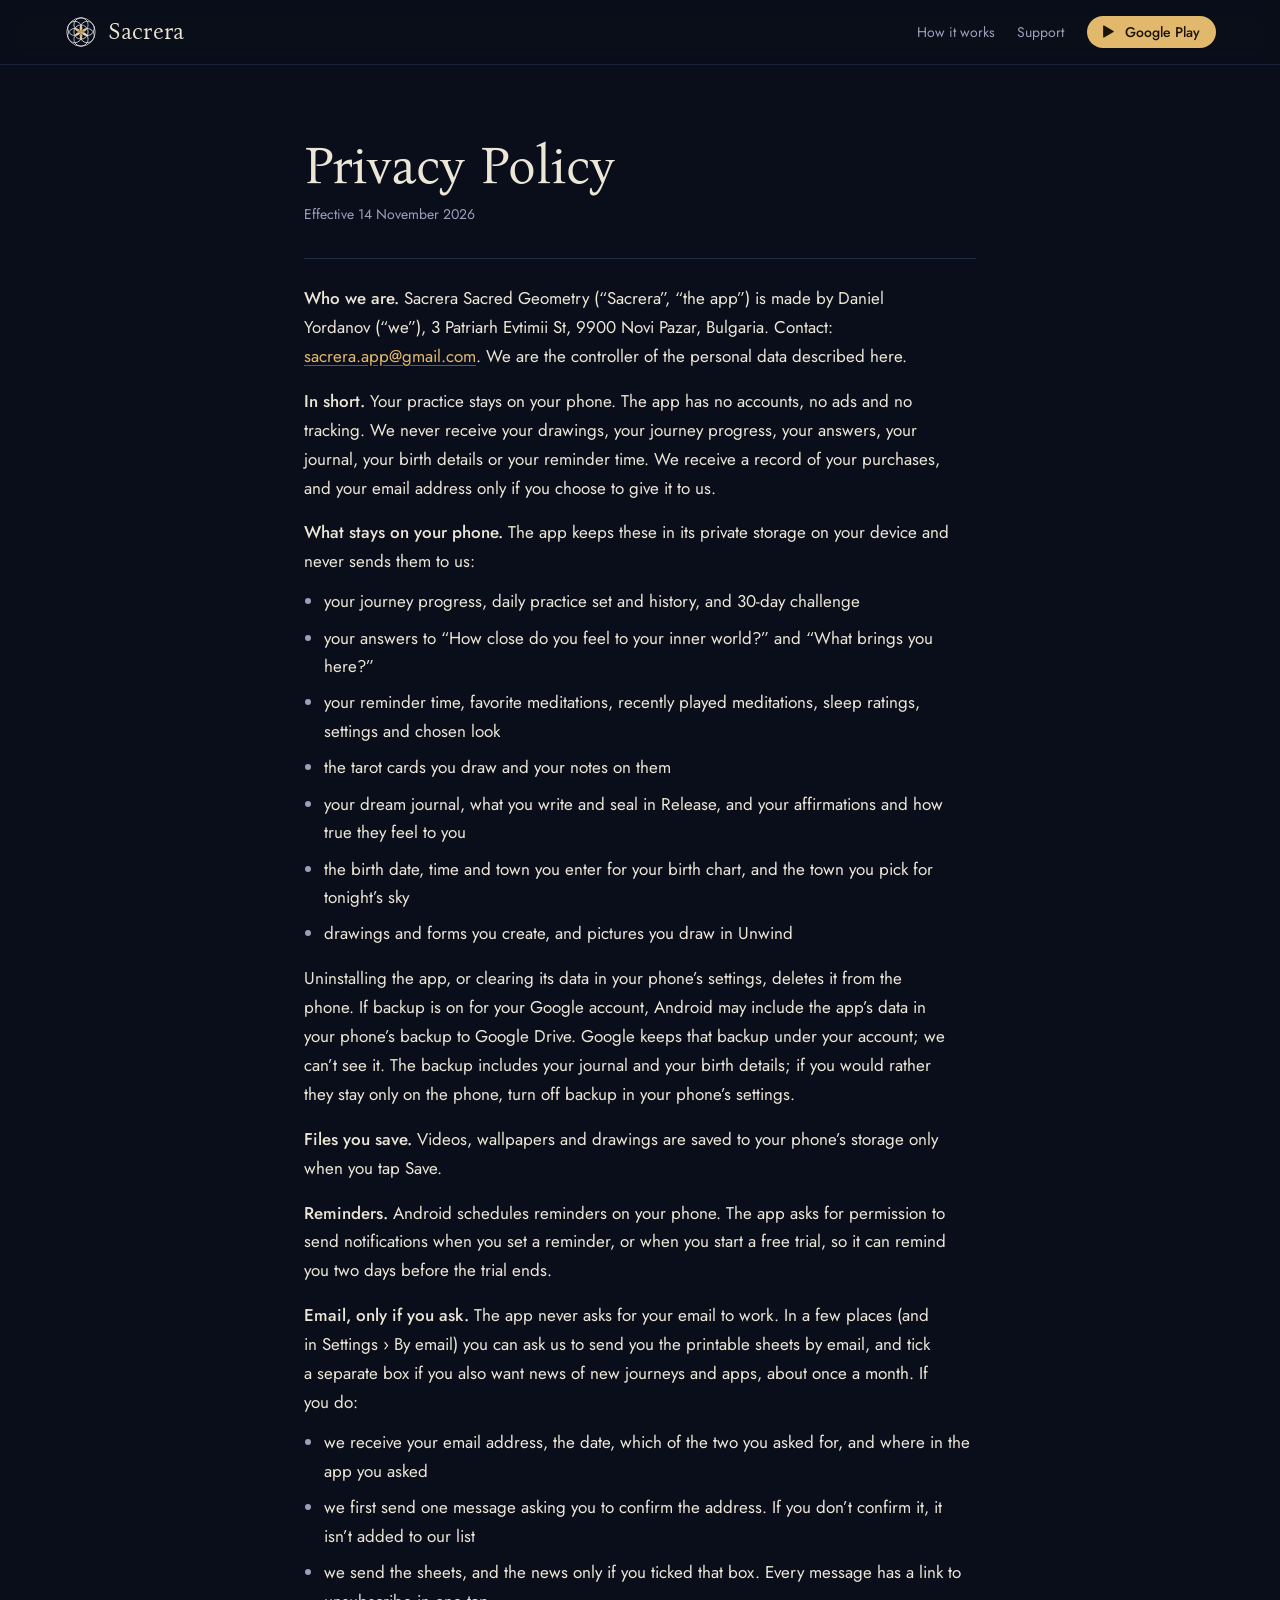
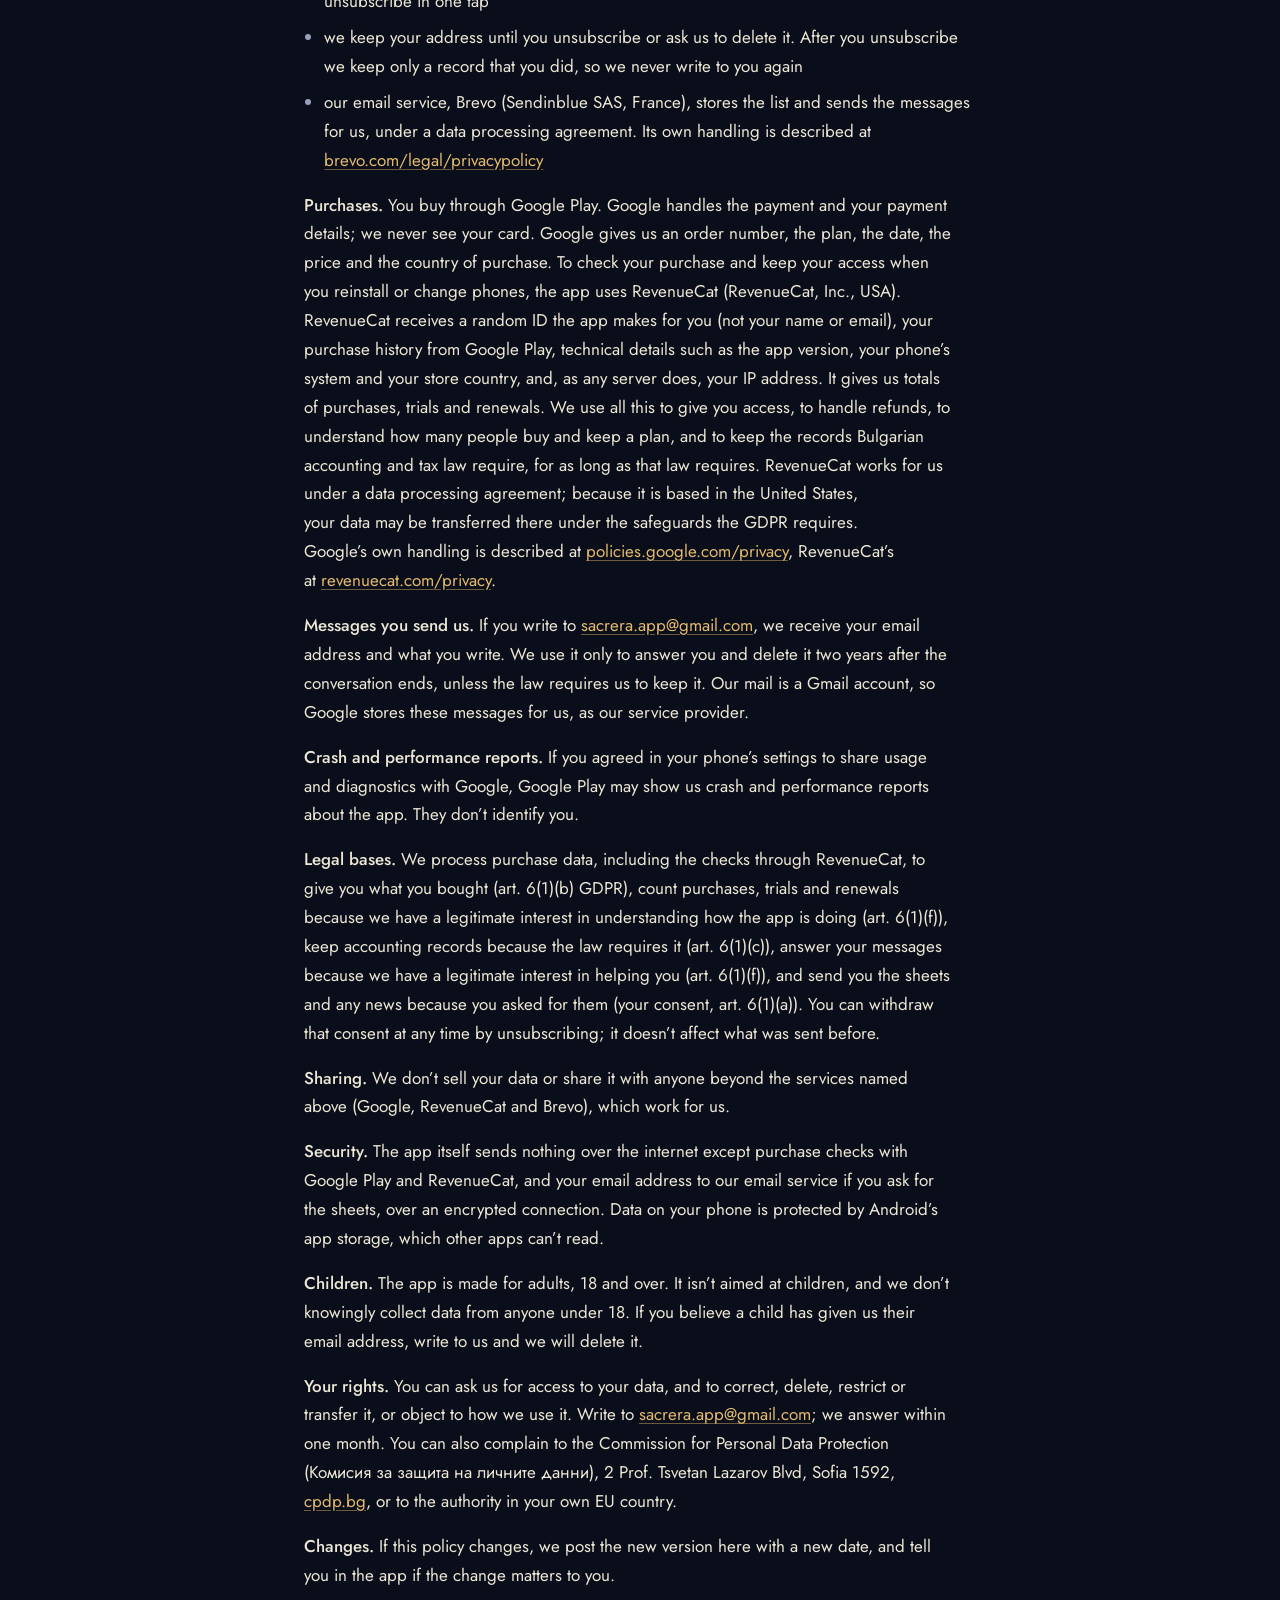
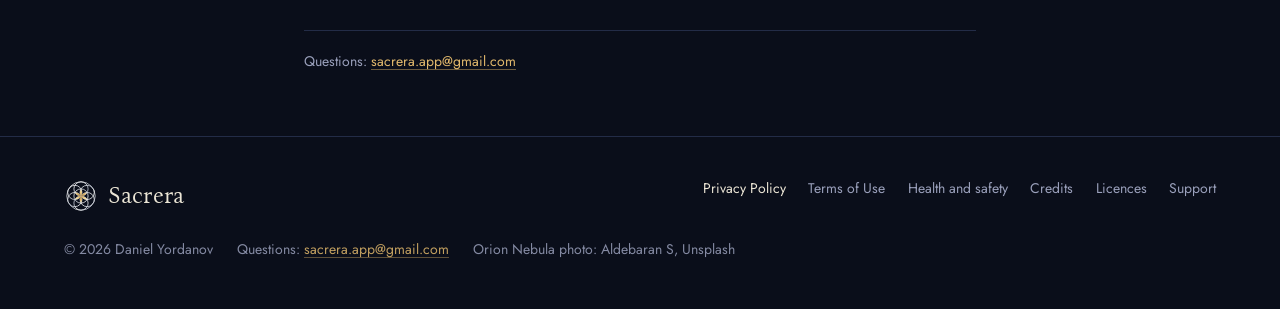
==== privacy.html @ 1ad81c3a "Sacrera website Co-Authored-By: Claude Opus 5.5 <noreply@anthropic.com> Claude-Session: https://clau" ====
<!DOCTYPE html>
<html lang="en" class="no-js">
<head>
<meta charset="utf-8">
<meta name="viewport" content="width=device-width, initial-scale=1">
<title>Privacy Policy · Sacrera</title>
<meta name="description" content="Privacy Policy for Sacrera Sacred Geometry.">
<meta name="theme-color" content="#0a0e1a">
<link rel="canonical" href="https://sacrera.com/privacy">
<meta property="og:title" content="Privacy Policy · Sacrera">
<meta property="og:description" content="Privacy Policy for Sacrera Sacred Geometry.">
<meta property="og:image" content="https://sacrera.com/img/icon-512.png">
<link rel="icon" type="image/png" href="favicon.png">
<link rel="apple-touch-icon" href="img/apple-touch-icon.png">
<link rel="preload" href="fonts/bona-nova-latin-400-normal.woff2" as="font" type="font/woff2" crossorigin>
<link rel="stylesheet" href="site.css">
<script>document.documentElement.classList.replace('no-js','js')</script>
</head>
<body>
<header class="top">
  <div class="wrap">
    <a class="brand" href="index.html"><img src="img/logo.svg" alt="" width="34" height="34">Sacrera</a>
    <nav aria-label="Main">
      <a class="hide-s" href="index.html#how">How it works</a>
      <a class="hide-s" href="support.html">Support</a>
      <a class="play" href="https://play.google.com/store/apps/details?id=app.sacrera.geometry"><svg viewBox="0 0 24 24" aria-hidden="true"><path d="M5 3.2v17.6c0 .8.9 1.3 1.6.9l15-8.8c.7-.4.7-1.4 0-1.8l-15-8.8C5.9 1.9 5 2.4 5 3.2z" fill="currentColor"/></svg>Google Play</a>
    </nav>
  </div>
</header>

<main class="doc">
  <article>
    <h1>Privacy Policy</h1>
    <p class="date">Effective 14 November 2026</p>
    <div class="text"><p><b>Who we are.</b> Sacrera Sacred Geometry (“Sacrera”, “the app”) is made by Daniel Yordanov (“we”), 3 Patriarh Evtimii St, 9900 Novi Pazar, Bulgaria. Contact: <a href="mailto:sacrera.app@gmail.com">sacrera.app@gmail.com</a>. We are the controller of the personal data described here.</p><p><b>In short.</b> Your practice stays on your phone. The app has no accounts, no ads and no tracking. We never receive your drawings, your journey progress, your answers, your journal, your birth details or your reminder time. We receive a record of your purchases, and your email address only if you choose to give it to us.</p><p><b>What stays on your phone.</b> The app keeps these in its private storage on your device and never sends them to us:</p><ul><li>your journey progress, daily practice set and history, and 30-day challenge</li><li>your answers to “How close do you feel to your inner world?” and “What brings you here?”</li><li>your reminder time, favorite meditations, recently played meditations, sleep ratings, settings and chosen look</li><li>the tarot cards you draw and your notes on them</li><li>your dream journal, what you write and seal in Release, and your affirmations and how true they feel to you</li><li>the birth date, time and town you enter for your birth chart, and the town you pick for tonight’s sky</li><li>drawings and forms you create, and pictures you draw in Unwind</li></ul><p>Uninstalling the app, or clearing its data in your phone’s settings, deletes it from the phone. If backup is on for your Google account, Android may include the app’s data in your phone’s backup to Google Drive. Google keeps that backup under your account; we can’t see it. The backup includes your journal and your birth details; if you would rather they stay only on the phone, turn off backup in your phone’s settings.</p><p><b>Files you save.</b> Videos, wallpapers and drawings are saved to your phone’s storage only when you tap Save.</p><p><b>Reminders.</b> Android schedules reminders on your phone. The app asks for permission to send notifications when you set a reminder, or when you start a free trial, so it can remind you two days before the trial ends.</p><p><b>Email, only if you ask.</b> The app never asks for your email to work. In a few places (and in Settings › By email) you can ask us to send you the printable sheets by email, and tick a separate box if you also want news of new journeys and apps, about once a month. If you do:</p><ul><li>we receive your email address, the date, which of the two you asked for, and where in the app you asked</li><li>we first send one message asking you to confirm the address. If you don’t confirm it, it isn’t added to our list</li><li>we send the sheets, and the news only if you ticked that box. Every message has a link to unsubscribe in one tap</li><li>we keep your address until you unsubscribe or ask us to delete it. After you unsubscribe we keep only a record that you did, so we never write to you again</li><li>our email service, Brevo (Sendinblue SAS, France), stores the list and sends the messages for us, under a data processing agreement. Its own handling is described at <a href="https://www.brevo.com/legal/privacypolicy/" target="_blank" rel="noopener">brevo.com/legal/privacypolicy</a></li></ul><p><b>Purchases.</b> You buy through Google Play. Google handles the payment and your payment details; we never see your card. Google gives us an order number, the plan, the date, the price and the country of purchase. To check your purchase and keep your access when you reinstall or change phones, the app uses RevenueCat (RevenueCat, Inc., USA). RevenueCat receives a random ID the app makes for you (not your name or email), your purchase history from Google Play, technical details such as the app version, your phone’s system and your store country, and, as any server does, your IP address. It gives us totals of purchases, trials and renewals. We use all this to give you access, to handle refunds, to understand how many people buy and keep a plan, and to keep the records Bulgarian accounting and tax law require, for as long as that law requires. RevenueCat works for us under a data processing agreement; because it is based in the United States, your data may be transferred there under the safeguards the GDPR requires. Google’s own handling is described at <a href="https://policies.google.com/privacy" target="_blank" rel="noopener">policies.google.com/privacy</a>, RevenueCat’s at <a href="https://www.revenuecat.com/privacy" target="_blank" rel="noopener">revenuecat.com/privacy</a>.</p><p><b>Messages you send us.</b> If you write to <a href="mailto:sacrera.app@gmail.com">sacrera.app@gmail.com</a>, we receive your email address and what you write. We use it only to answer you and delete it two years after the conversation ends, unless the law requires us to keep it. Our mail is a Gmail account, so Google stores these messages for us, as our service provider.</p><p><b>Crash and performance reports.</b> If you agreed in your phone’s settings to share usage and diagnostics with Google, Google Play may show us crash and performance reports about the app. They don’t identify you.</p><p><b>Legal bases.</b> We process purchase data, including the checks through RevenueCat, to give you what you bought (art. 6(1)(b) GDPR), count purchases, trials and renewals because we have a legitimate interest in understanding how the app is doing (art. 6(1)(f)), keep accounting records because the law requires it (art. 6(1)(c)), answer your messages because we have a legitimate interest in helping you (art. 6(1)(f)), and send you the sheets and any news because you asked for them (your consent, art. 6(1)(a)). You can withdraw that consent at any time by unsubscribing; it doesn’t affect what was sent before.</p><p><b>Sharing.</b> We don’t sell your data or share it with anyone beyond the services named above (Google, RevenueCat and Brevo), which work for us.</p><p><b>Security.</b> The app itself sends nothing over the internet except purchase checks with Google Play and RevenueCat, and your email address to our email service if you ask for the sheets, over an encrypted connection. Data on your phone is protected by Android’s app storage, which other apps can’t read.</p><p><b>Children.</b> The app is made for adults, 18 and over. It isn’t aimed at children, and we don’t knowingly collect data from anyone under 18. If you believe a child has given us their email address, write to us and we will delete it.</p><p><b>Your rights.</b> You can ask us for access to your data, and to correct, delete, restrict or transfer it, or object to how we use it. Write to <a href="mailto:sacrera.app@gmail.com">sacrera.app@gmail.com</a>; we answer within one month. You can also complain to the Commission for Personal Data Protection (Комисия за защита на личните данни), 2 Prof. Tsvetan Lazarov Blvd, Sofia 1592, <a href="https://www.cpdp.bg" target="_blank" rel="noopener">cpdp.bg</a>, or to the authority in your own EU country.</p><p><b>Changes.</b> If this policy changes, we post the new version here with a new date, and tell you in the app if the change matters to you.</p></div>
    <p class="contact">Questions: <a href="mailto:sacrera.app@gmail.com">sacrera.app@gmail.com</a></p>
  </article>
</main>
<footer class="foot">
  <div class="wrap">
    <a class="brand" href="index.html"><img src="img/logo.svg" alt="" width="34" height="34">Sacrera</a>
    <nav aria-label="Legal and support"><a href="privacy.html" aria-current="page">Privacy Policy</a><a href="terms.html">Terms of Use</a><a href="health.html">Health and safety</a><a href="credits.html">Credits</a><a href="licences.html">Licences</a><a href="support.html">Support</a></nav>
    <div class="fine"><span>© 2026 Daniel Yordanov</span><span>Questions: <a href="mailto:sacrera.app@gmail.com">sacrera.app@gmail.com</a></span><span>Orion Nebula photo: Aldebaran S, Unsplash</span></div>
  </div>
</footer>
</body>
</html>
---- site.css ----
/* sacrera.com — the app's Night look carried onto the web.
   Layout idea: one night-ink column of chapters (Draw, Visualize, Embody), each led by a real screen of the app,
   with the Seed of Life in the hero that the visitor draws, circle by circle, as the one live moment. */
:root{
  --night:#0a0e1a;      /* ground */
  --deep:#131b30;       /* glow under phones */
  --rule:#232c47;
  --line:#ece6d6;       /* text: moonlit parchment */
  --muted:#9aa0bb;
  --gold:#e2b96c;       /* the compass point: accent and the one action */
  --on-gold:#1a1408;
  --petal:#8ea4ff;
  --display:"Bona Nova",Georgia,"Times New Roman",serif;
  --body:"Jost","Futura","Avenir Next",system-ui,sans-serif;
  --fs-s:.875rem; --fs-m:1.0625rem; --fs-l:1.25rem; --fs-xl:clamp(1.75rem,1.2rem + 2vw,2.5rem); --fs-hero:clamp(2.75rem,min(1.6rem + 5vw,9.6svh),5.25rem);
  --wrap:72rem;
  color-scheme:dark;
}

@font-face{font-family:"Bona Nova";font-weight:400;font-display:swap;src:url(fonts/bona-nova-latin-400-normal.woff2) format("woff2");unicode-range:U+0000-00FF,U+0131,U+0152-0153,U+02BB-02BC,U+02C6,U+02DA,U+02DC,U+2000-206F,U+20AC,U+2122,U+2212}
@font-face{font-family:"Bona Nova";font-weight:400;font-display:swap;src:url(fonts/bona-nova-latin-ext-400-normal.woff2) format("woff2");unicode-range:U+0100-02BA,U+1E00-1EFF,U+20A0-20AB,U+20AD-20C0}
@font-face{font-family:"Bona Nova";font-weight:400;font-display:swap;src:url(fonts/bona-nova-cyrillic-400-normal.woff2) format("woff2");unicode-range:U+0400-045F,U+0490-0491,U+04B0-04B1,U+2116}
@font-face{font-family:"Bona Nova";font-weight:700;font-display:swap;src:url(fonts/bona-nova-latin-700-normal.woff2) format("woff2");unicode-range:U+0000-00FF,U+2000-206F}
@font-face{font-family:"Jost";font-weight:400;font-display:swap;src:url(fonts/jost-latin-400-normal.woff2) format("woff2");unicode-range:U+0000-00FF,U+0131,U+0152-0153,U+02BB-02BC,U+02C6,U+02DA,U+02DC,U+2000-206F,U+20AC,U+2122,U+2212}
@font-face{font-family:"Jost";font-weight:400;font-display:swap;src:url(fonts/jost-latin-ext-400-normal.woff2) format("woff2");unicode-range:U+0100-02BA,U+1E00-1EFF,U+20A0-20AB,U+20AD-20C0}
@font-face{font-family:"Jost";font-weight:400;font-display:swap;src:url(fonts/jost-cyrillic-400-normal.woff2) format("woff2");unicode-range:U+0400-045F,U+0490-0491,U+04B0-04B1,U+2116}
@font-face{font-family:"Jost";font-weight:500;font-display:swap;src:url(fonts/jost-latin-500-normal.woff2) format("woff2");unicode-range:U+0000-00FF,U+2000-206F,U+20AC}
@font-face{font-family:"Jost";font-weight:500;font-display:swap;src:url(fonts/jost-cyrillic-500-normal.woff2) format("woff2");unicode-range:U+0400-045F}

*,*::before,*::after{box-sizing:border-box}
html{-webkit-text-size-adjust:100%}
body{margin:0;background:var(--night);color:var(--line);font-family:var(--body);font-size:var(--fs-m);line-height:1.6;-webkit-font-smoothing:antialiased}
::selection{background:var(--gold);color:var(--on-gold)}
img{max-width:100%;height:auto;display:block}
a{color:var(--gold);text-decoration-color:color-mix(in srgb,var(--gold) 45%,transparent);text-underline-offset:3px}
a:focus-visible,button:focus-visible,[tabindex]:focus-visible{outline:2px solid var(--gold);outline-offset:3px;border-radius:6px}
h1,h2,h3{font-family:var(--display);font-weight:400;line-height:1.12;margin:0;text-wrap:balance}
p{margin:0;text-wrap:pretty}
.wrap{width:min(var(--wrap),100% - 2.5rem);margin-inline:auto}
.kick{font-size:var(--fs-s);font-weight:500;color:var(--gold)}
.muted{color:var(--muted)}

/* ---------- top bar ---------- */
.top{position:sticky;top:0;z-index:5;background:color-mix(in srgb,var(--night) 86%,transparent);backdrop-filter:blur(10px);-webkit-backdrop-filter:blur(10px);border-bottom:1px solid color-mix(in srgb,var(--rule) 70%,transparent)}
.top .wrap{display:flex;align-items:center;justify-content:space-between;gap:1rem;min-height:64px}
.brand{display:flex;align-items:center;gap:.6rem;color:var(--line);text-decoration:none;font-family:var(--display);font-size:1.45rem;letter-spacing:.01em}
.brand img{width:34px;height:34px}
.top nav{display:flex;align-items:center;gap:1.4rem;font-size:var(--fs-s)}
.top nav a{color:var(--muted);text-decoration:none}
.top nav a:hover{color:var(--line)}
.top nav a.play{color:var(--on-gold)}
@media (max-width:560px){ .top nav .hide-s{display:none} }

/* ---------- the one action ---------- */
.play{display:inline-flex;align-items:center;gap:.65rem;padding:.85rem 1.5rem .85rem 1.2rem;border-radius:999px;background:var(--gold);color:var(--on-gold);font-weight:500;font-size:var(--fs-m);text-decoration:none;line-height:1.2;transition:filter .2s,transform .14s}
.play:hover{filter:brightness(1.07)}
.play:active{transform:scale(.97)}
.play svg{width:20px;height:20px;flex:none}
.play small{display:block;font-size:.72rem;font-weight:400;opacity:.8}
.top .play{padding:.5rem 1rem .5rem .8rem;font-size:var(--fs-s)}
.top .play svg{width:15px;height:15px}

/* ---------- hero ---------- */
.hero{padding:clamp(1rem,4.5svh,4.5rem) 0 clamp(1.25rem,5svh,4.5rem)}
@media (min-width:821px){.hero{min-height:calc(100svh - 65px);display:grid;align-content:center}.hero .wrap>div:first-child{padding-left:clamp(0px,8vw - 3rem,3.5rem)}}
.hero .wrap{display:grid;grid-template-columns:1.05fr .95fr;align-items:center;gap:clamp(2rem,5vw,4rem)}
.hero h1{font-size:var(--fs-hero);letter-spacing:-.01em}
.hero h1 span{display:block}
.hero h1 span:nth-child(2){padding-left:.9em}
.hero h1 span:nth-child(3){padding-left:1.8em;color:var(--gold)}
.hero .lead{margin-top:clamp(.75rem,2.6svh,1.5rem);font-size:var(--fs-l);max-width:30ch}
.hero .sub{margin-top:clamp(.4rem,1.3svh,.9rem);color:var(--muted);max-width:44ch}
.hero .acts{margin-top:clamp(1rem,3.6svh,2rem);display:flex;flex-wrap:wrap;align-items:center;gap:1rem 1.4rem}
.hero .note{font-size:var(--fs-s);color:var(--muted)}
.hero .try-link{font-size:var(--fs-s);color:var(--line)}
.live{justify-self:center;width:100%;max-width:460px;display:flex;flex-direction:column;align-items:center}
.seed{position:relative;aspect-ratio:1;width:100%;max-width:clamp(250px,100svh - 300px,460px);cursor:pointer;touch-action:manipulation;border-radius:50%;transition:opacity 1.2s ease}
.seed svg{width:100%;height:100%;overflow:visible}
@media (max-width:820px){
  .hero .wrap{grid-template-columns:1fr}
  .live{max-width:340px;order:-1}
}

/* the live drawing: faint compass guides, a gold compass point, each circle inked by the visitor's tap */
.seed .guide{fill:none;stroke:var(--muted);stroke-width:.6;stroke-dasharray:2 3;opacity:.45}
.seed .ink{fill:none;stroke:url(#silver);stroke-width:2.4;stroke-linecap:round}
.seed .ink.now{stroke:var(--gold)}
.seed .glow{filter:drop-shadow(0 0 6px rgba(236,230,214,.35))}
.seed .petal{opacity:0;transition:opacity 1.6s ease-out}
.live.bloom .seed .petal{opacity:1}
.live.bloom .seed .guides{opacity:0;transition:opacity 1.2s ease}
.seed .turn{transform-origin:0 0}
.live.bloom .seed .turn{animation:spin 140s linear infinite 1.5s}
.seed .pt{fill:var(--gold)}
.seed .pt-ring{fill:none;stroke:var(--gold);stroke-width:1;opacity:.7;transform-box:fill-box;transform-origin:center;animation:pulse 2.4s ease-in-out infinite}
.seed .hit{fill:transparent}
.seed .compass{transition:transform .6s cubic-bezier(.22,1,.36,1)}
.live.eyes-closed .seed{opacity:.04}
.live .say{margin-top:clamp(.4rem,1.5svh,1.1rem);min-height:3.2em;line-height:1.5;max-width:34ch;text-align:center;color:var(--line)}
.live .count{font-size:var(--fs-s);color:var(--muted);margin-top:.3rem}
.live .live-acts{margin-top:.9rem;display:flex;flex-wrap:wrap;justify-content:center;gap:.7rem}
.soft-btn{min-height:44px;padding:0 1.2rem;border-radius:999px;border:1px solid color-mix(in srgb,var(--gold) 55%,transparent);background:transparent;color:var(--line);font:500 var(--fs-s)/1 var(--body);cursor:pointer;transition:background-color .18s,transform .14s}
.soft-btn:hover{background:color-mix(in srgb,var(--gold) 14%,transparent)}
.soft-btn:active{transform:scale(.97)}
.soft-btn[hidden]{display:none}
@keyframes spin{to{transform:rotate(360deg)}}
@keyframes pulse{0%,100%{transform:scale(1);opacity:.7}50%{transform:scale(1.45);opacity:.15}}
.no-js .seed .compass,.no-js .live .say,.no-js .live .count,.no-js .hero .try-link{display:none}
.no-js .seed .petal{opacity:1}
.no-js .seed .guides{opacity:0}
@media (prefers-reduced-motion:reduce){
  .seed .petal,.seed .compass,.live.bloom .seed .guides{transition:none}
  .live.bloom .seed .turn,.seed .pt-ring{animation:none}
}

/* ---------- phones ---------- */
.phone{position:relative;width:100%;max-width:280px;border-radius:34px;padding:7px;background:linear-gradient(160deg,#2a3352,#121829 40%,#1d2440);box-shadow:0 30px 80px -20px rgba(0,0,0,.7),0 0 0 1px rgba(236,230,214,.06)}
.phone img{border-radius:28px;width:100%;aspect-ratio:600/1299;object-fit:cover;background:var(--night)}
.phone::after{content:"";position:absolute;inset:-12% -20%;z-index:-1;background:radial-gradient(closest-side,color-mix(in srgb,var(--petal) 16%,transparent),transparent);pointer-events:none}

/* ---------- three steps ---------- */
.steps{padding:clamp(3rem,7vw,6rem) 0;border-top:1px solid var(--rule)}
.steps header{max-width:40rem}
.steps header h2{font-size:var(--fs-xl);margin-top:.5rem}
.steps ol{list-style:none;margin:clamp(2.5rem,5vw,4rem) 0 0;padding:0;display:grid;grid-template-columns:repeat(3,1fr);gap:clamp(2rem,4vw,3.5rem)}
.steps li{display:flex;flex-direction:column;gap:1rem}
.steps li:nth-child(2){margin-top:3.5rem}
.steps li:nth-child(3){margin-top:7rem}
.steps h3{font-size:var(--fs-xl)}
.steps h3 + p{margin-top:.5rem;color:var(--muted);max-width:32ch}
@media (max-width:820px){
  .steps ol{grid-template-columns:1fr}
  .steps li,.steps li:nth-child(2),.steps li:nth-child(3){margin-top:0;display:grid;grid-template-columns:minmax(0,1fr) minmax(0,1.1fr);align-items:center;gap:1.25rem}
}
@media (max-width:480px){ .steps li,.steps li:nth-child(2),.steps li:nth-child(3){grid-template-columns:1fr} .steps .phone{max-width:240px} }

/* ---------- the journey ---------- */
.journey{padding:clamp(3rem,7vw,6rem) 0;background:radial-gradient(60rem 30rem at 70% 40%,rgba(142,164,255,.07),transparent 70%)}
.journey .wrap{display:grid;grid-template-columns:.9fr 1.1fr;gap:clamp(2rem,6vw,5rem);align-items:center}
.journey .phone{justify-self:center;max-width:300px}
.journey h2{font-size:var(--fs-xl);margin-top:.5rem}
.journey p.body{margin-top:1.1rem;max-width:36rem}
.days{margin:1.8rem 0 0;padding:0;list-style:none;display:grid;grid-template-columns:auto 1fr;gap:.7rem 1.2rem;max-width:34rem;border-top:1px solid var(--rule);padding-top:1.4rem}
.days dd{margin:0}
.days dt,.days b{font-family:var(--display);font-weight:400;color:var(--gold);white-space:nowrap}
.days span{color:var(--muted)}
@media (max-width:820px){ .journey .wrap{grid-template-columns:1fr} .journey .phone{order:2;max-width:260px} }
@media (max-width:480px){ .days{grid-template-columns:1fr;gap:.15rem} .days dd{margin:0 0 .8rem} }

/* ---------- inside ---------- */
.inside{padding:clamp(3rem,7vw,6rem) 0;border-top:1px solid var(--rule)}
.inside h2{font-size:var(--fs-xl);margin-top:.5rem;max-width:22ch}
.trio{margin-top:clamp(2.5rem,5vw,3.5rem);display:grid;grid-template-columns:repeat(3,1fr);gap:clamp(1.5rem,4vw,3rem)}
.trio figure{margin:0;display:flex;flex-direction:column;gap:1.2rem}
.trio figcaption b{display:block;font-family:var(--display);font-weight:400;font-size:var(--fs-l);color:var(--line)}
.trio figcaption{color:var(--muted);max-width:30ch}
@media (max-width:820px){ .trio{grid-template-columns:1fr 1fr} .trio figure:last-child{grid-column:1/-1;max-width:50%} }
@media (max-width:480px){ .trio{grid-template-columns:1fr} .trio figure:last-child{max-width:none} .trio .phone{max-width:240px} }

/* ---------- paper ---------- */
.paper{padding:clamp(3rem,7vw,6rem) 0;border-top:1px solid var(--rule)}
.paper .wrap{display:grid;grid-template-columns:1fr 1.2fr;gap:clamp(2rem,6vw,5rem);align-items:center}
.paper h2{font-size:var(--fs-xl);margin-top:.5rem}
.paper p.body{margin-top:1rem;color:var(--muted);max-width:34rem}
.sheets{position:relative;height:clamp(300px,36vw,440px)}
.sheets img{position:absolute;width:56%;border-radius:4px;box-shadow:0 24px 60px -10px rgba(0,0,0,.7)}
.sheets img:nth-child(1){left:0;top:8%;transform:rotate(-6deg)}
.sheets img:nth-child(2){left:22%;top:0;transform:rotate(1deg);z-index:1}
.sheets img:nth-child(3){right:0;top:10%;transform:rotate(7deg)}
@media (max-width:820px){ .paper .wrap{grid-template-columns:1fr} .sheets{height:clamp(280px,70vw,420px)} }

/* ---------- closing band ---------- */
.closing{position:relative;padding:clamp(5rem,12vw,9rem) 0;text-align:center;overflow:hidden;isolation:isolate}
.closing::before{content:"";position:absolute;inset:0;z-index:-1;background:linear-gradient(var(--night),transparent 30%,transparent 70%,var(--night)),url(img/orion.webp) center/cover no-repeat;opacity:.55}
.closing h2{font-size:var(--fs-hero)}
.closing p{margin:1rem auto 2rem;max-width:34ch;font-size:var(--fs-l)}

/* ---------- footer ---------- */
.foot{border-top:1px solid var(--rule);padding:2.5rem 0 3rem;font-size:var(--fs-s);color:var(--muted)}
.foot .wrap{display:flex;flex-wrap:wrap;justify-content:space-between;gap:1.5rem 3rem}
.foot nav{display:flex;flex-wrap:wrap;gap:.6rem 1.4rem}
.foot nav a{color:var(--muted);text-decoration:none}
.foot nav a:hover,.foot nav a[aria-current]{color:var(--line)}
.foot .fine{flex-basis:100%;display:flex;flex-wrap:wrap;gap:.4rem 1.5rem;opacity:.85}

/* ---------- reading pages (privacy, terms, support) ---------- */
.doc{padding:clamp(2.5rem,6vw,4.5rem) 0 4rem}
.doc article{width:min(42rem,100% - 2.5rem);margin-inline:auto}
.doc h1{font-size:clamp(2.25rem,1.6rem + 2.5vw,3.25rem)}
.doc .date{margin-top:.5rem;font-size:var(--fs-s);color:var(--muted)}
.doc .text{margin-top:2rem;padding-top:1.6rem;border-top:1px solid var(--rule);display:flex;flex-direction:column;gap:1rem}
.doc .text p,.doc .text li{line-height:1.7;max-width:65ch}
.doc .text b{font-weight:500;color:var(--line)}
.doc .text ul{margin:-.3rem 0 0;padding-left:1.2em;display:flex;flex-direction:column;gap:.45rem}
.doc .text li::marker{color:var(--muted)}
.doc .text h2{font-size:var(--fs-l);margin-top:1.2rem}
.doc .contact{margin-top:2.5rem;padding-top:1.2rem;border-top:1px solid var(--rule);font-size:var(--fs-s);color:var(--muted)}
.mail{font-weight:500}
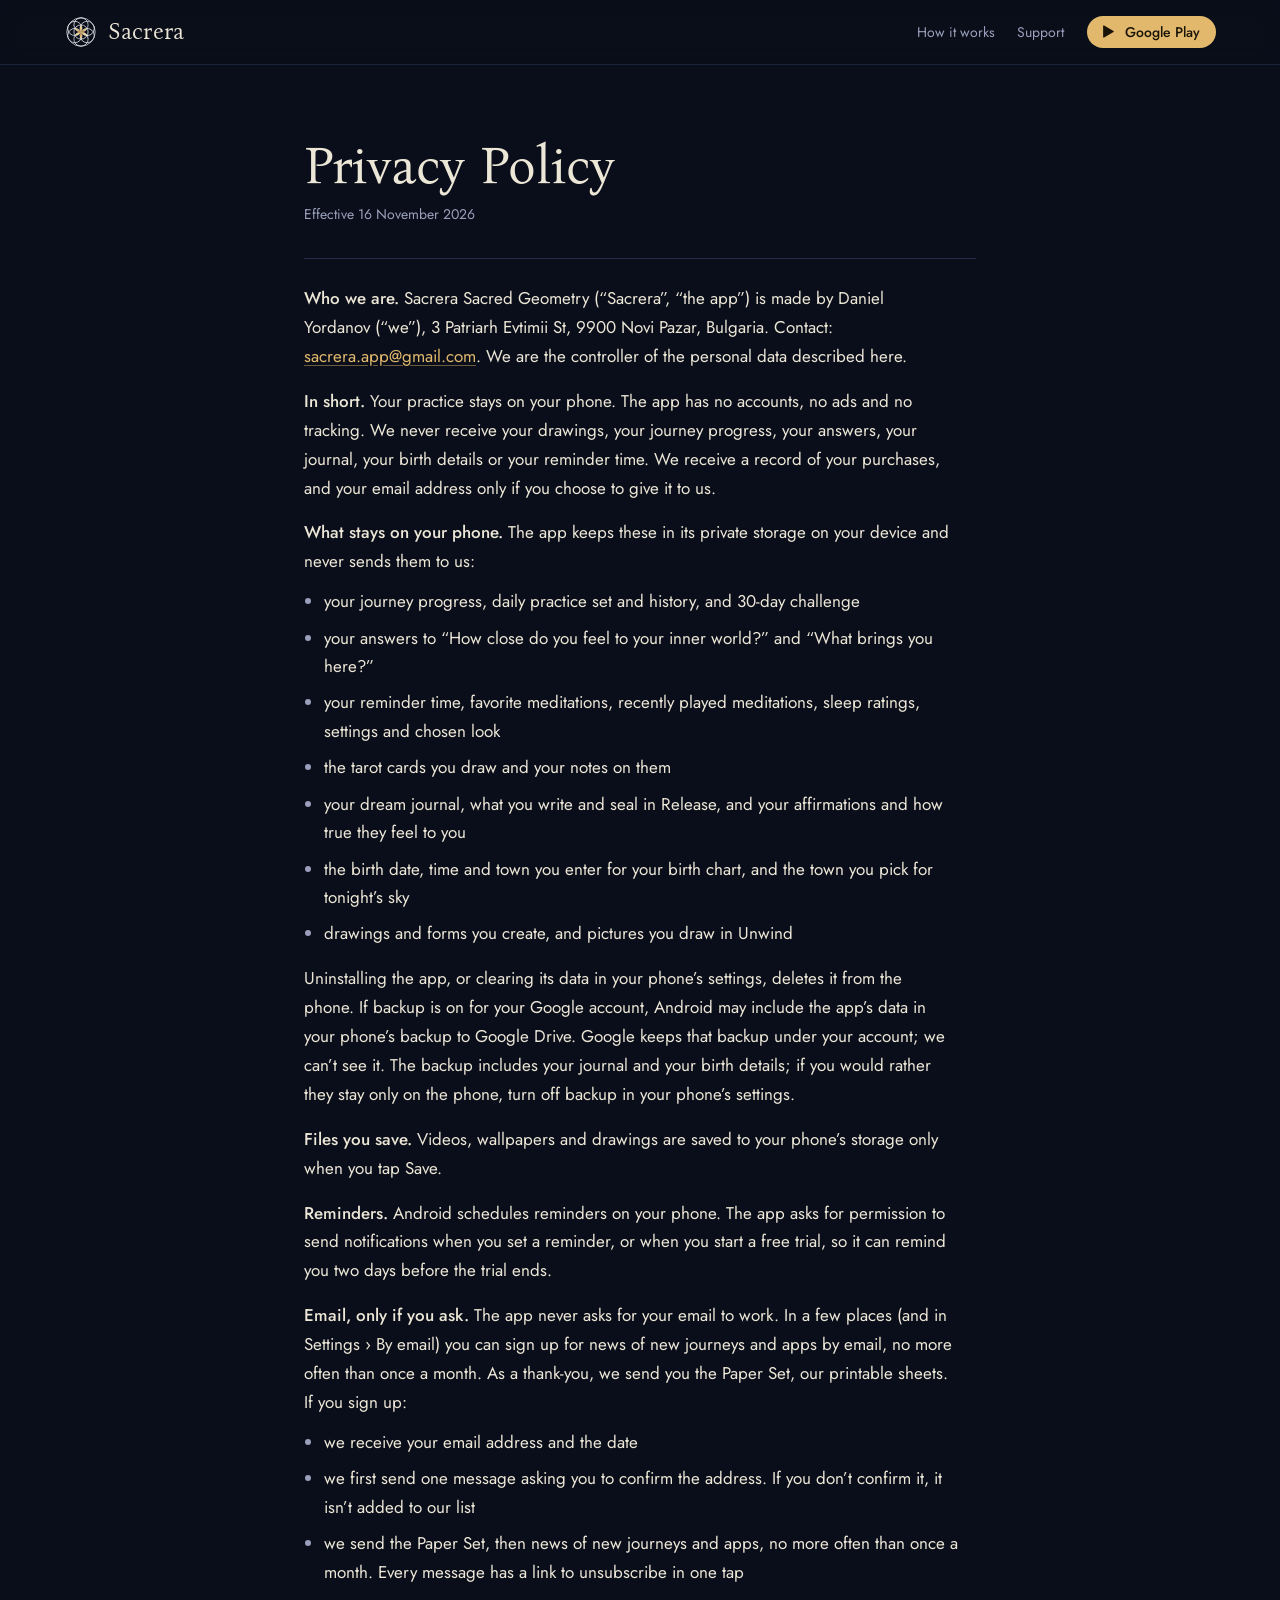
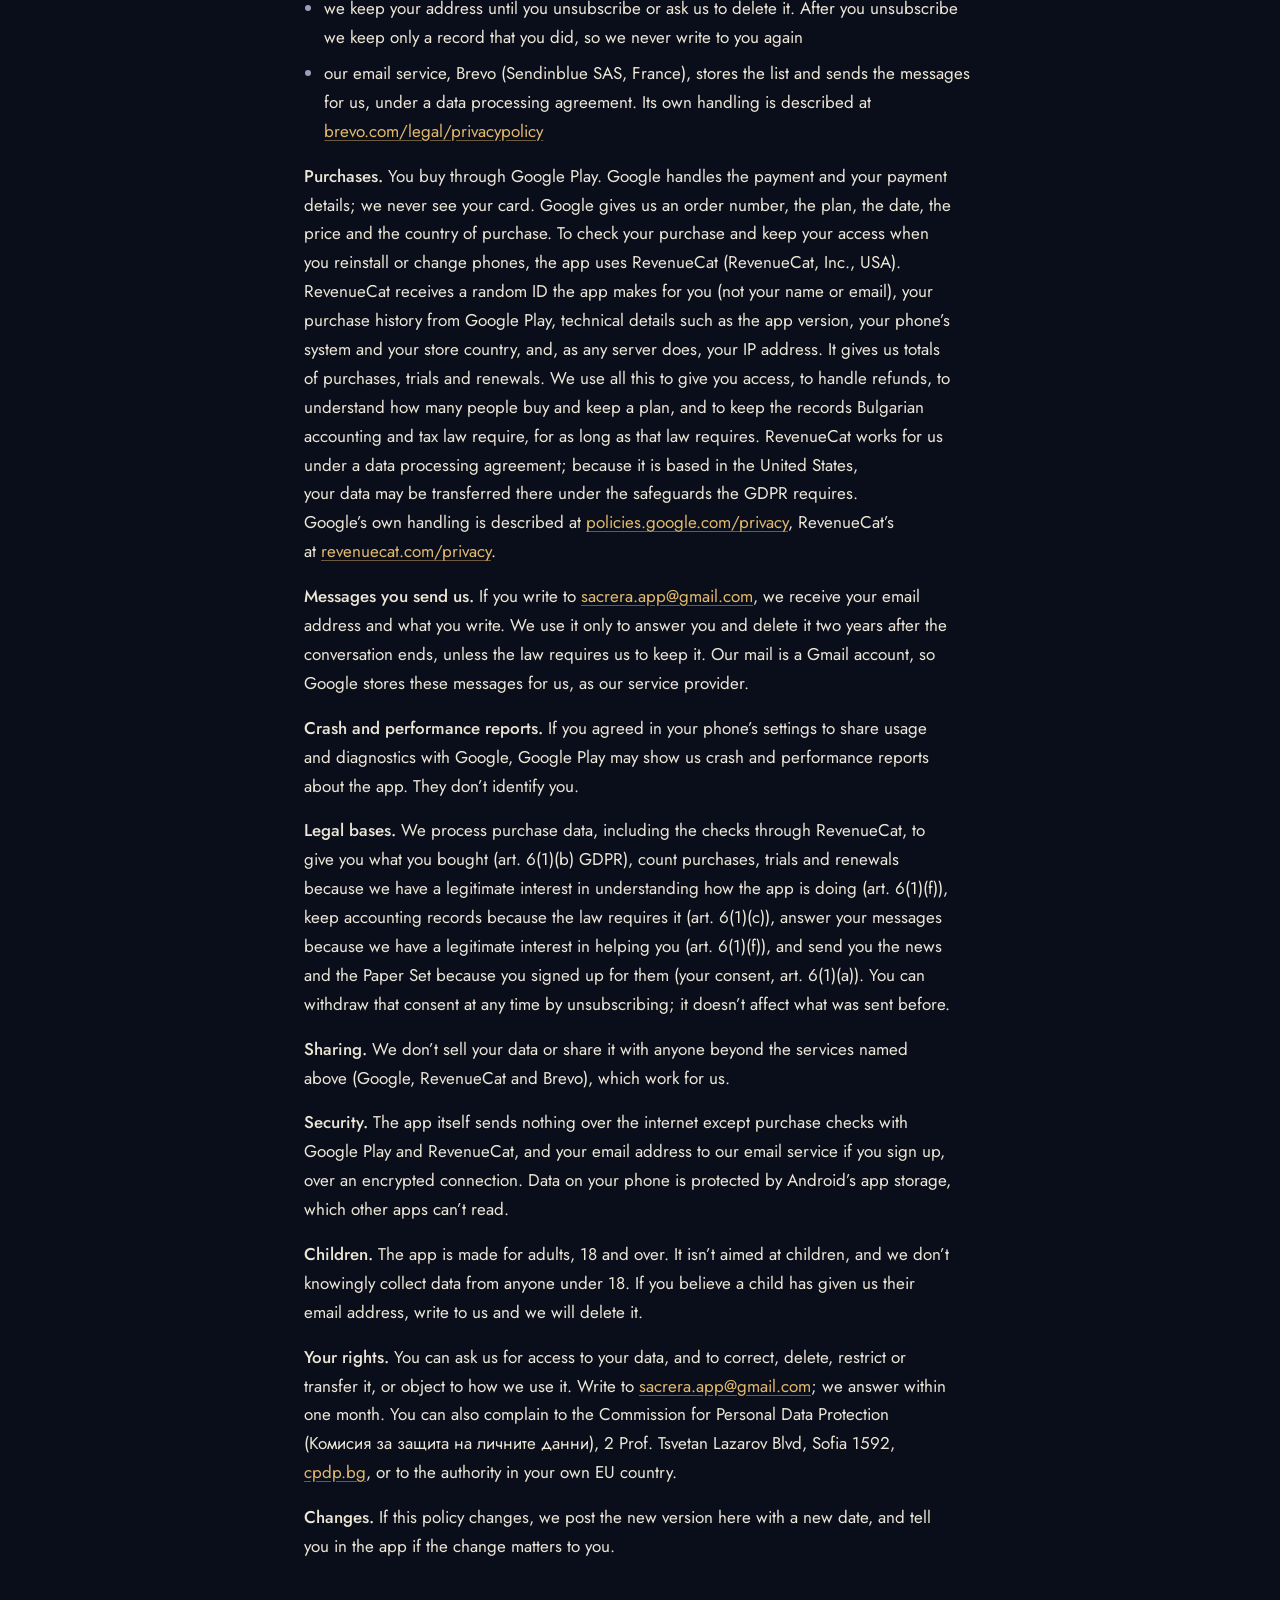
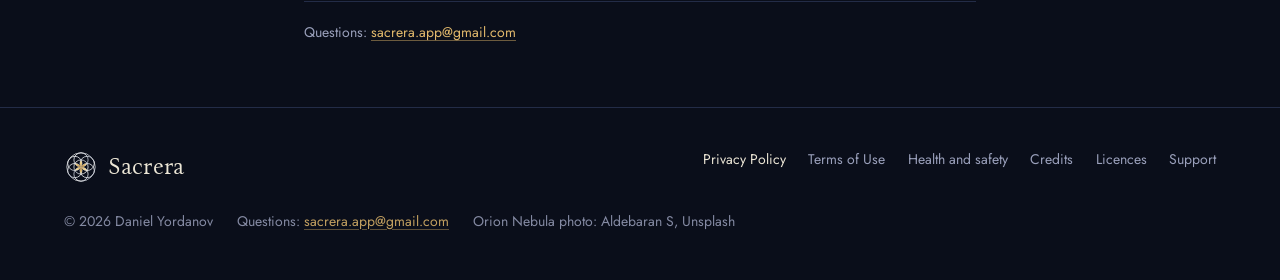
==== commit e280da9e: "Privacy: the email sign-up is for news of new journeys, the Paper Set is the thank-you Co-Authored-B" ====
--- a/privacy.html
+++ b/privacy.html
@@ -31,8 +31,8 @@
 <main class="doc">
   <article>
     <h1>Privacy Policy</h1>
-    <p class="date">Effective 14 November 2026</p>
-    <div class="text"><p><b>Who we are.</b> Sacrera Sacred Geometry (“Sacrera”, “the app”) is made by Daniel Yordanov (“we”), 3 Patriarh Evtimii St, 9900 Novi Pazar, Bulgaria. Contact: <a href="mailto:sacrera.app@gmail.com">sacrera.app@gmail.com</a>. We are the controller of the personal data described here.</p><p><b>In short.</b> Your practice stays on your phone. The app has no accounts, no ads and no tracking. We never receive your drawings, your journey progress, your answers, your journal, your birth details or your reminder time. We receive a record of your purchases, and your email address only if you choose to give it to us.</p><p><b>What stays on your phone.</b> The app keeps these in its private storage on your device and never sends them to us:</p><ul><li>your journey progress, daily practice set and history, and 30-day challenge</li><li>your answers to “How close do you feel to your inner world?” and “What brings you here?”</li><li>your reminder time, favorite meditations, recently played meditations, sleep ratings, settings and chosen look</li><li>the tarot cards you draw and your notes on them</li><li>your dream journal, what you write and seal in Release, and your affirmations and how true they feel to you</li><li>the birth date, time and town you enter for your birth chart, and the town you pick for tonight’s sky</li><li>drawings and forms you create, and pictures you draw in Unwind</li></ul><p>Uninstalling the app, or clearing its data in your phone’s settings, deletes it from the phone. If backup is on for your Google account, Android may include the app’s data in your phone’s backup to Google Drive. Google keeps that backup under your account; we can’t see it. The backup includes your journal and your birth details; if you would rather they stay only on the phone, turn off backup in your phone’s settings.</p><p><b>Files you save.</b> Videos, wallpapers and drawings are saved to your phone’s storage only when you tap Save.</p><p><b>Reminders.</b> Android schedules reminders on your phone. The app asks for permission to send notifications when you set a reminder, or when you start a free trial, so it can remind you two days before the trial ends.</p><p><b>Email, only if you ask.</b> The app never asks for your email to work. In a few places (and in Settings › By email) you can ask us to send you the printable sheets by email, and tick a separate box if you also want news of new journeys and apps, about once a month. If you do:</p><ul><li>we receive your email address, the date, which of the two you asked for, and where in the app you asked</li><li>we first send one message asking you to confirm the address. If you don’t confirm it, it isn’t added to our list</li><li>we send the sheets, and the news only if you ticked that box. Every message has a link to unsubscribe in one tap</li><li>we keep your address until you unsubscribe or ask us to delete it. After you unsubscribe we keep only a record that you did, so we never write to you again</li><li>our email service, Brevo (Sendinblue SAS, France), stores the list and sends the messages for us, under a data processing agreement. Its own handling is described at <a href="https://www.brevo.com/legal/privacypolicy/" target="_blank" rel="noopener">brevo.com/legal/privacypolicy</a></li></ul><p><b>Purchases.</b> You buy through Google Play. Google handles the payment and your payment details; we never see your card. Google gives us an order number, the plan, the date, the price and the country of purchase. To check your purchase and keep your access when you reinstall or change phones, the app uses RevenueCat (RevenueCat, Inc., USA). RevenueCat receives a random ID the app makes for you (not your name or email), your purchase history from Google Play, technical details such as the app version, your phone’s system and your store country, and, as any server does, your IP address. It gives us totals of purchases, trials and renewals. We use all this to give you access, to handle refunds, to understand how many people buy and keep a plan, and to keep the records Bulgarian accounting and tax law require, for as long as that law requires. RevenueCat works for us under a data processing agreement; because it is based in the United States, your data may be transferred there under the safeguards the GDPR requires. Google’s own handling is described at <a href="https://policies.google.com/privacy" target="_blank" rel="noopener">policies.google.com/privacy</a>, RevenueCat’s at <a href="https://www.revenuecat.com/privacy" target="_blank" rel="noopener">revenuecat.com/privacy</a>.</p><p><b>Messages you send us.</b> If you write to <a href="mailto:sacrera.app@gmail.com">sacrera.app@gmail.com</a>, we receive your email address and what you write. We use it only to answer you and delete it two years after the conversation ends, unless the law requires us to keep it. Our mail is a Gmail account, so Google stores these messages for us, as our service provider.</p><p><b>Crash and performance reports.</b> If you agreed in your phone’s settings to share usage and diagnostics with Google, Google Play may show us crash and performance reports about the app. They don’t identify you.</p><p><b>Legal bases.</b> We process purchase data, including the checks through RevenueCat, to give you what you bought (art. 6(1)(b) GDPR), count purchases, trials and renewals because we have a legitimate interest in understanding how the app is doing (art. 6(1)(f)), keep accounting records because the law requires it (art. 6(1)(c)), answer your messages because we have a legitimate interest in helping you (art. 6(1)(f)), and send you the sheets and any news because you asked for them (your consent, art. 6(1)(a)). You can withdraw that consent at any time by unsubscribing; it doesn’t affect what was sent before.</p><p><b>Sharing.</b> We don’t sell your data or share it with anyone beyond the services named above (Google, RevenueCat and Brevo), which work for us.</p><p><b>Security.</b> The app itself sends nothing over the internet except purchase checks with Google Play and RevenueCat, and your email address to our email service if you ask for the sheets, over an encrypted connection. Data on your phone is protected by Android’s app storage, which other apps can’t read.</p><p><b>Children.</b> The app is made for adults, 18 and over. It isn’t aimed at children, and we don’t knowingly collect data from anyone under 18. If you believe a child has given us their email address, write to us and we will delete it.</p><p><b>Your rights.</b> You can ask us for access to your data, and to correct, delete, restrict or transfer it, or object to how we use it. Write to <a href="mailto:sacrera.app@gmail.com">sacrera.app@gmail.com</a>; we answer within one month. You can also complain to the Commission for Personal Data Protection (Комисия за защита на личните данни), 2 Prof. Tsvetan Lazarov Blvd, Sofia 1592, <a href="https://www.cpdp.bg" target="_blank" rel="noopener">cpdp.bg</a>, or to the authority in your own EU country.</p><p><b>Changes.</b> If this policy changes, we post the new version here with a new date, and tell you in the app if the change matters to you.</p></div>
+    <p class="date">Effective 16 November 2026</p>
+    <div class="text"><p><b>Who we are.</b> Sacrera Sacred Geometry (“Sacrera”, “the app”) is made by Daniel Yordanov (“we”), 3 Patriarh Evtimii St, 9900 Novi Pazar, Bulgaria. Contact: <a href="mailto:sacrera.app@gmail.com">sacrera.app@gmail.com</a>. We are the controller of the personal data described here.</p><p><b>In short.</b> Your practice stays on your phone. The app has no accounts, no ads and no tracking. We never receive your drawings, your journey progress, your answers, your journal, your birth details or your reminder time. We receive a record of your purchases, and your email address only if you choose to give it to us.</p><p><b>What stays on your phone.</b> The app keeps these in its private storage on your device and never sends them to us:</p><ul><li>your journey progress, daily practice set and history, and 30-day challenge</li><li>your answers to “How close do you feel to your inner world?” and “What brings you here?”</li><li>your reminder time, favorite meditations, recently played meditations, sleep ratings, settings and chosen look</li><li>the tarot cards you draw and your notes on them</li><li>your dream journal, what you write and seal in Release, and your affirmations and how true they feel to you</li><li>the birth date, time and town you enter for your birth chart, and the town you pick for tonight’s sky</li><li>drawings and forms you create, and pictures you draw in Unwind</li></ul><p>Uninstalling the app, or clearing its data in your phone’s settings, deletes it from the phone. If backup is on for your Google account, Android may include the app’s data in your phone’s backup to Google Drive. Google keeps that backup under your account; we can’t see it. The backup includes your journal and your birth details; if you would rather they stay only on the phone, turn off backup in your phone’s settings.</p><p><b>Files you save.</b> Videos, wallpapers and drawings are saved to your phone’s storage only when you tap Save.</p><p><b>Reminders.</b> Android schedules reminders on your phone. The app asks for permission to send notifications when you set a reminder, or when you start a free trial, so it can remind you two days before the trial ends.</p><p><b>Email, only if you ask.</b> The app never asks for your email to work. In a few places (and in Settings › By email) you can sign up for news of new journeys and apps by email, no more often than once a month. As a thank-you, we send you the Paper Set, our printable sheets. If you sign up:</p><ul><li>we receive your email address and the date</li><li>we first send one message asking you to confirm the address. If you don’t confirm it, it isn’t added to our list</li><li>we send the Paper Set, then news of new journeys and apps, no more often than once a month. Every message has a link to unsubscribe in one tap</li><li>we keep your address until you unsubscribe or ask us to delete it. After you unsubscribe we keep only a record that you did, so we never write to you again</li><li>our email service, Brevo (Sendinblue SAS, France), stores the list and sends the messages for us, under a data processing agreement. Its own handling is described at <a href="https://www.brevo.com/legal/privacypolicy/" target="_blank" rel="noopener">brevo.com/legal/privacypolicy</a></li></ul><p><b>Purchases.</b> You buy through Google Play. Google handles the payment and your payment details; we never see your card. Google gives us an order number, the plan, the date, the price and the country of purchase. To check your purchase and keep your access when you reinstall or change phones, the app uses RevenueCat (RevenueCat, Inc., USA). RevenueCat receives a random ID the app makes for you (not your name or email), your purchase history from Google Play, technical details such as the app version, your phone’s system and your store country, and, as any server does, your IP address. It gives us totals of purchases, trials and renewals. We use all this to give you access, to handle refunds, to understand how many people buy and keep a plan, and to keep the records Bulgarian accounting and tax law require, for as long as that law requires. RevenueCat works for us under a data processing agreement; because it is based in the United States, your data may be transferred there under the safeguards the GDPR requires. Google’s own handling is described at <a href="https://policies.google.com/privacy" target="_blank" rel="noopener">policies.google.com/privacy</a>, RevenueCat’s at <a href="https://www.revenuecat.com/privacy" target="_blank" rel="noopener">revenuecat.com/privacy</a>.</p><p><b>Messages you send us.</b> If you write to <a href="mailto:sacrera.app@gmail.com">sacrera.app@gmail.com</a>, we receive your email address and what you write. We use it only to answer you and delete it two years after the conversation ends, unless the law requires us to keep it. Our mail is a Gmail account, so Google stores these messages for us, as our service provider.</p><p><b>Crash and performance reports.</b> If you agreed in your phone’s settings to share usage and diagnostics with Google, Google Play may show us crash and performance reports about the app. They don’t identify you.</p><p><b>Legal bases.</b> We process purchase data, including the checks through RevenueCat, to give you what you bought (art. 6(1)(b) GDPR), count purchases, trials and renewals because we have a legitimate interest in understanding how the app is doing (art. 6(1)(f)), keep accounting records because the law requires it (art. 6(1)(c)), answer your messages because we have a legitimate interest in helping you (art. 6(1)(f)), and send you the news and the Paper Set because you signed up for them (your consent, art. 6(1)(a)). You can withdraw that consent at any time by unsubscribing; it doesn’t affect what was sent before.</p><p><b>Sharing.</b> We don’t sell your data or share it with anyone beyond the services named above (Google, RevenueCat and Brevo), which work for us.</p><p><b>Security.</b> The app itself sends nothing over the internet except purchase checks with Google Play and RevenueCat, and your email address to our email service if you sign up, over an encrypted connection. Data on your phone is protected by Android’s app storage, which other apps can’t read.</p><p><b>Children.</b> The app is made for adults, 18 and over. It isn’t aimed at children, and we don’t knowingly collect data from anyone under 18. If you believe a child has given us their email address, write to us and we will delete it.</p><p><b>Your rights.</b> You can ask us for access to your data, and to correct, delete, restrict or transfer it, or object to how we use it. Write to <a href="mailto:sacrera.app@gmail.com">sacrera.app@gmail.com</a>; we answer within one month. You can also complain to the Commission for Personal Data Protection (Комисия за защита на личните данни), 2 Prof. Tsvetan Lazarov Blvd, Sofia 1592, <a href="https://www.cpdp.bg" target="_blank" rel="noopener">cpdp.bg</a>, or to the authority in your own EU country.</p><p><b>Changes.</b> If this policy changes, we post the new version here with a new date, and tell you in the app if the change matters to you.</p></div>
     <p class="contact">Questions: <a href="mailto:sacrera.app@gmail.com">sacrera.app@gmail.com</a></p>
   </article>
 </main>
